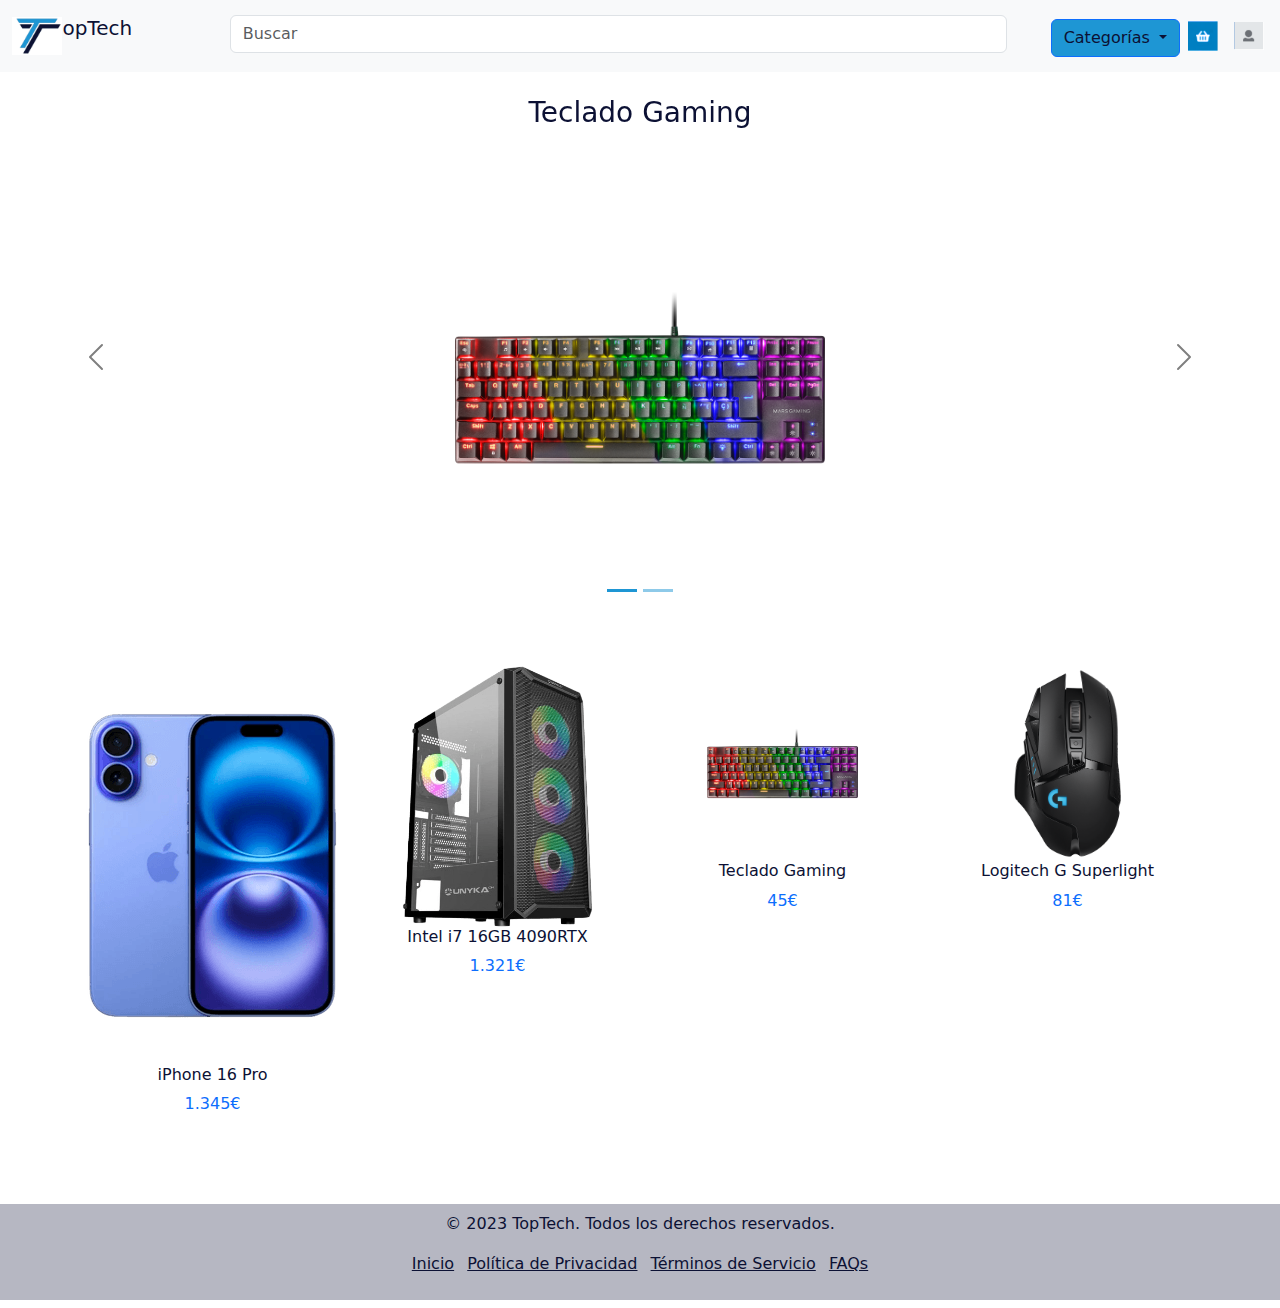
==== movil/index.html @ 8004e91d "footers 2" ====
<!DOCTYPE html>
<html lang="es">

<head>
    <meta charset="UTF-8">
    <meta http-equiv="X-UA-Compatible" content="IE=edge">
    <meta name="viewport" content="width=device-width, initial-scale=1.0">
    <title>Página de Productos</title>
    <link rel="stylesheet" href="../tools/css/bootstrap.min.css">
    <link rel="stylesheet" href="estilos.css">
</head>

<body>
    <nav class="navbar navbar-expand-lg navbar-light bg-light">
        <div class="container-fluid d-flex align-items-center">
            <a class="navbar-brand d-flex align-items-center" href="index.html">
                <img src="../img/logo.png" alt="logo" class="w-25">
                <p>opTech</p>
            </a>
            <form class="d-flex me-3 flex-grow-1 mb-1">
                <input class="form-control me-2" type="search" placeholder="Buscar" aria-label="Buscar">
            </form>
        </div>
        <div class="dropdown mx-2">
            <button class="btn btn-primary dropdown-toggle mt-1" type="button" id="dropdownMenuButton"
                data-bs-toggle="dropdown" aria-expanded="false">
                Categorías
            </button>
            <ul class="dropdown-menu" aria-labelledby="dropdownMenuButton">
                <li><a class="dropdown-item" href="moviles.html">Móviles</a></li>
                <li><a class="dropdown-item" href="#">Portátiles</a></li>
                <li><a class="dropdown-item" href="#">Tablets</a></li>
                <li><a class="dropdown-item" href="#">Periféricos</a></li>
            </ul>
        </div>
        <div class="d-flex align-items-center">
            <a href="#" class="me-3">
                <img src="../img/cesta.png" alt="Carrito" style="width: 30px; height: auto;">
            </a>
            <a href="./login.html" class="me-3">
                <img src="../img/perfil.png" alt="Usuario" style="width: 30px; height: auto;">
            </a>
        </div>
    </nav>

    <div id="carouselExampleIndicators" class="carousel slide mt-4 " data-bs-ride="carousel">
        <div class="carousel-indicators">
            <button type="button" data-bs-target="#carouselExampleIndicators" data-bs-slide-to="0" class="active"
                aria-current="true" aria-label="Slide 1"></button>
            <button type="button" data-bs-target="#carouselExampleIndicators" data-bs-slide-to="1"
                aria-label="Slide 2"></button>
        </div>
        <div class="carousel-inner">
            <div class="carousel-item active h-75">
                <div class="d-flex align-items-center justify-content-center flex-column">
                    <h3>Teclado Gaming</h3>
                    <img src="../img/teclado.png" class="w-50" alt="Teclado Gaming">
                </div>
            </div>
            <div class="carousel-item h-75">
                <div class="d-flex align-items-center justify-content-center flex-column">
                    <h3>Ratón G502</h3>
                    <img src="../img/raton.png" class="w-50" alt="Ratón">
                </div>
            </div>
        </div>

        <button class="carousel-control-prev btn" type="button" data-bs-target="#carouselExampleIndicators"
            data-bs-slide="prev">
            <span class="carousel-control-prev-icon" aria-hidden="true"></span>
            <span class="visually-hidden">Anterior</span>
        </button>

        <button class="carousel-control-next btn" type="button" data-bs-target="#carouselExampleIndicators"
            data-bs-slide="next">
            <span class="carousel-control-next-icon" aria-hidden="true"></span>
            <span class="visually-hidden">Siguiente</span>
        </button>
    </div>

    <div class="container mt-5">
        <div class="row">
            <div class="col-6 col-md-3 text-center mb-4 w-25">
                <a href="./infoProducto.html">
                    <img src="../img/iphone.jpg" class="img-fluid" alt="iPhone 16 Pro">
                </a>
                <h6>iPhone 16 Pro</h6>
                <p class="text-primary">1.345€</p>
            </div>
            <div class="col-6 col-md-3 text-center mb-4 w-25">
                <img src="../img/pc.png" class="img-fluid" alt="PC Intel i7">
                <h6>Intel i7 16GB 4090RTX</h6>
                <p class="text-primary">1.321€</p>
            </div>
            <div class="col-6 col-md-3 text-center mb-4 w-25">
                <img src="../img/teclado.png" class="img-fluid" alt="Teclado Gaming">
                <h6>Teclado Gaming</h6>
                <p class="text-primary">45€</p>
            </div>
            <div class="col-6 col-md-3 text-center mb-4 w-25">
                <img src="../img/raton.png" class="img-fluid" alt="Logitech G Superlight">
                <h6>Logitech G Superlight</h6>
                <p class="text-primary">81€</p>
            </div>
        </div>
    </div>

    <footer class="py-2 my-2 bottom mt-5">
        <div class="container text-center">
            <p>&copy; 2023 TopTech. Todos los derechos reservados.</p>
            <ul class="list-inline">
                <li class="list-inline-item"><a href="#">Inicio</a></li>
                <li class="list-inline-item"><a href="#">Política de Privacidad</a></li>
                <li class="list-inline-item"><a href="#">Términos de Servicio</a></li>
                <li class="list-inline-item"><a href="faqs.html">FAQs</a></li>
            </ul>
        </div>
    </footer>

    <script src="../tools/js/bootstrap.bundle.min.js"></script>
</body>

</html>
---- movil/estilos.css ----
button{
    background-color: #1e96d4 !important;
    color: #0c1134 !important;
}

*{
    color:#0c1134 !important;
}

#login, footer{
    background-color: rgba(12, 17, 52, 0.3);
}
#centro{
    background-color: white;
}

.carousel-control-prev,
.carousel-control-next {
    background-color: transparent !important;
}
.carousel-control-next-icon{
    background-image: url("data:image/svg+xml,%3csvg xmlns='http://www.w3.org/2000/svg' viewBox='0 0 16 16' fill='black'%3e%3cpath d='M4.646 1.646a.5.5 0 0 1 .708 0l6 6a.5.5 0 0 1 0 .708l-6 6a.5.5 0 0 1-.708-.708L10.293 8 4.646 2.354a.5.5 0 0 1 0-.708z'/%3e%3c/svg%3e");
}
.carousel-control-prev-icon {
    background-image: url("data:image/svg+xml,<svg xmlns='http://www.w3.org/2000/svg' viewBox='0 0 16 16' fill='black'><path d='M11.354 1.646a.5.5 0 0 1 0 .708L5.707 8l5.647 5.646a.5.5 0 0 1-.708.708l-6-6a.5.5 0 0 1 0-.708l6-6a.5.5 0 0 1 .708 0z'/></svg>");
}
.card-img-top {
    width: 100%;
    height: 400px;
    object-fit: cover;
}
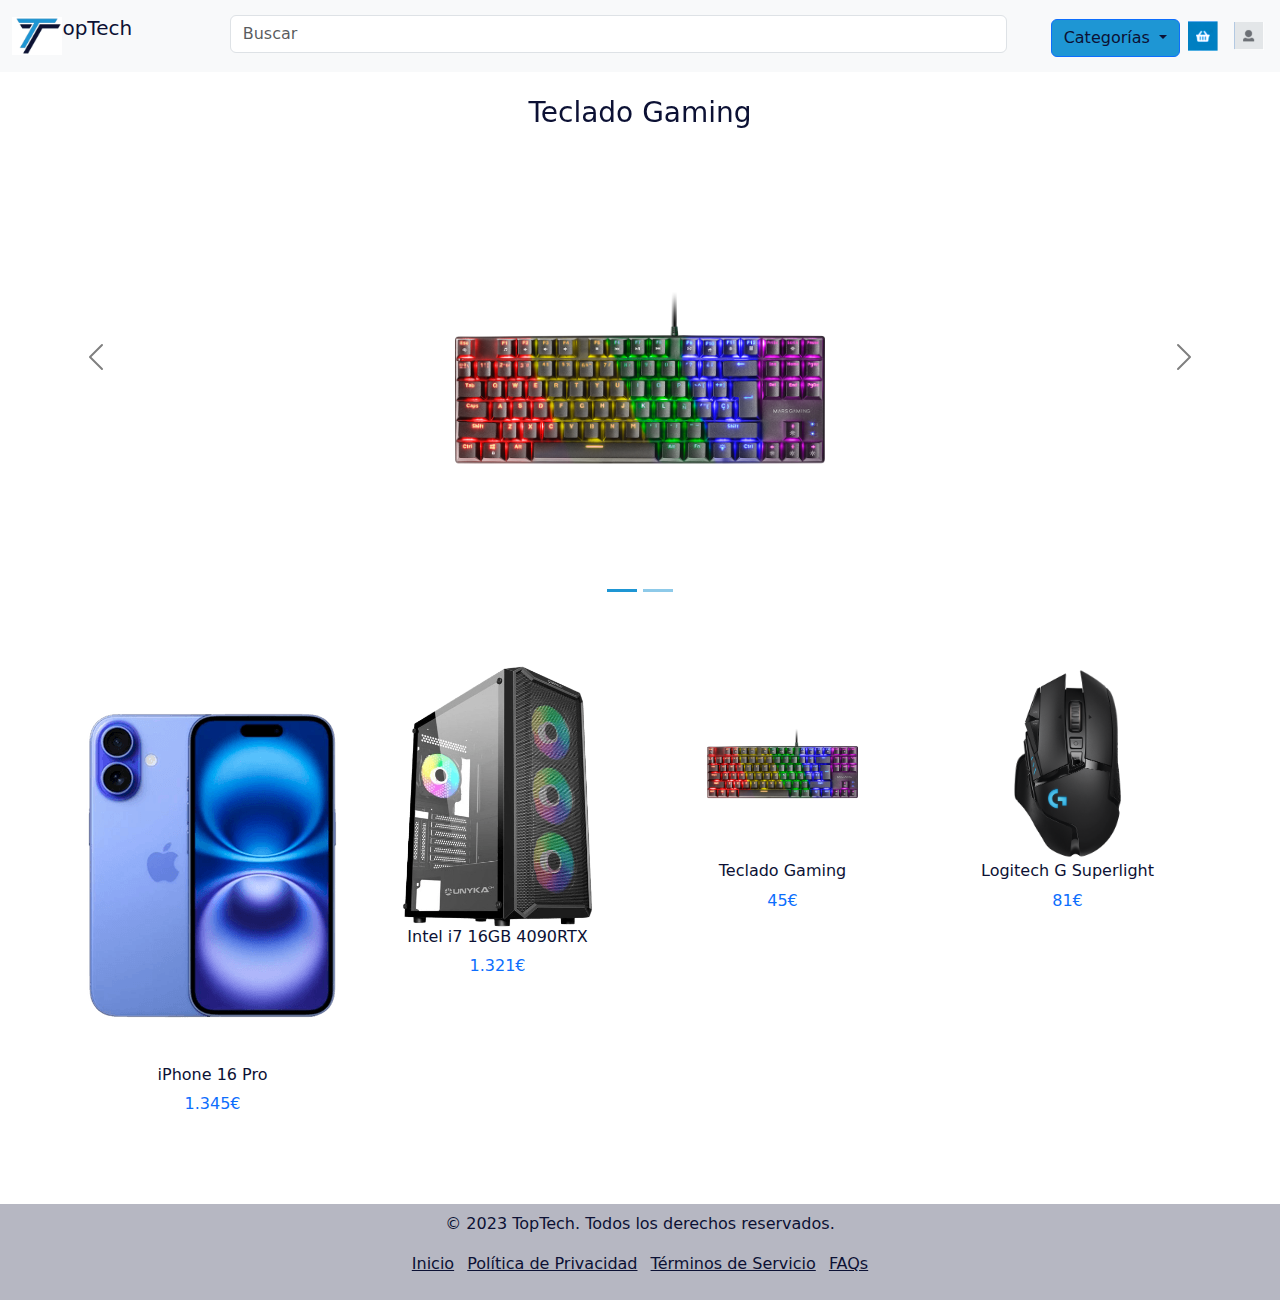
==== commit 46e7b926: "footer" ====
--- a/movil/index.html
+++ b/movil/index.html
@@ -105,7 +105,7 @@
         </div>
     </div>
 
-    <footer class="py-2 my-2 bottom mt-5">
+    <footer class="py-2 my-2 bottom mt-5 mb-0 mx-0">
         <div class="container text-center">
             <p>&copy; 2023 TopTech. Todos los derechos reservados.</p>
             <ul class="list-inline">
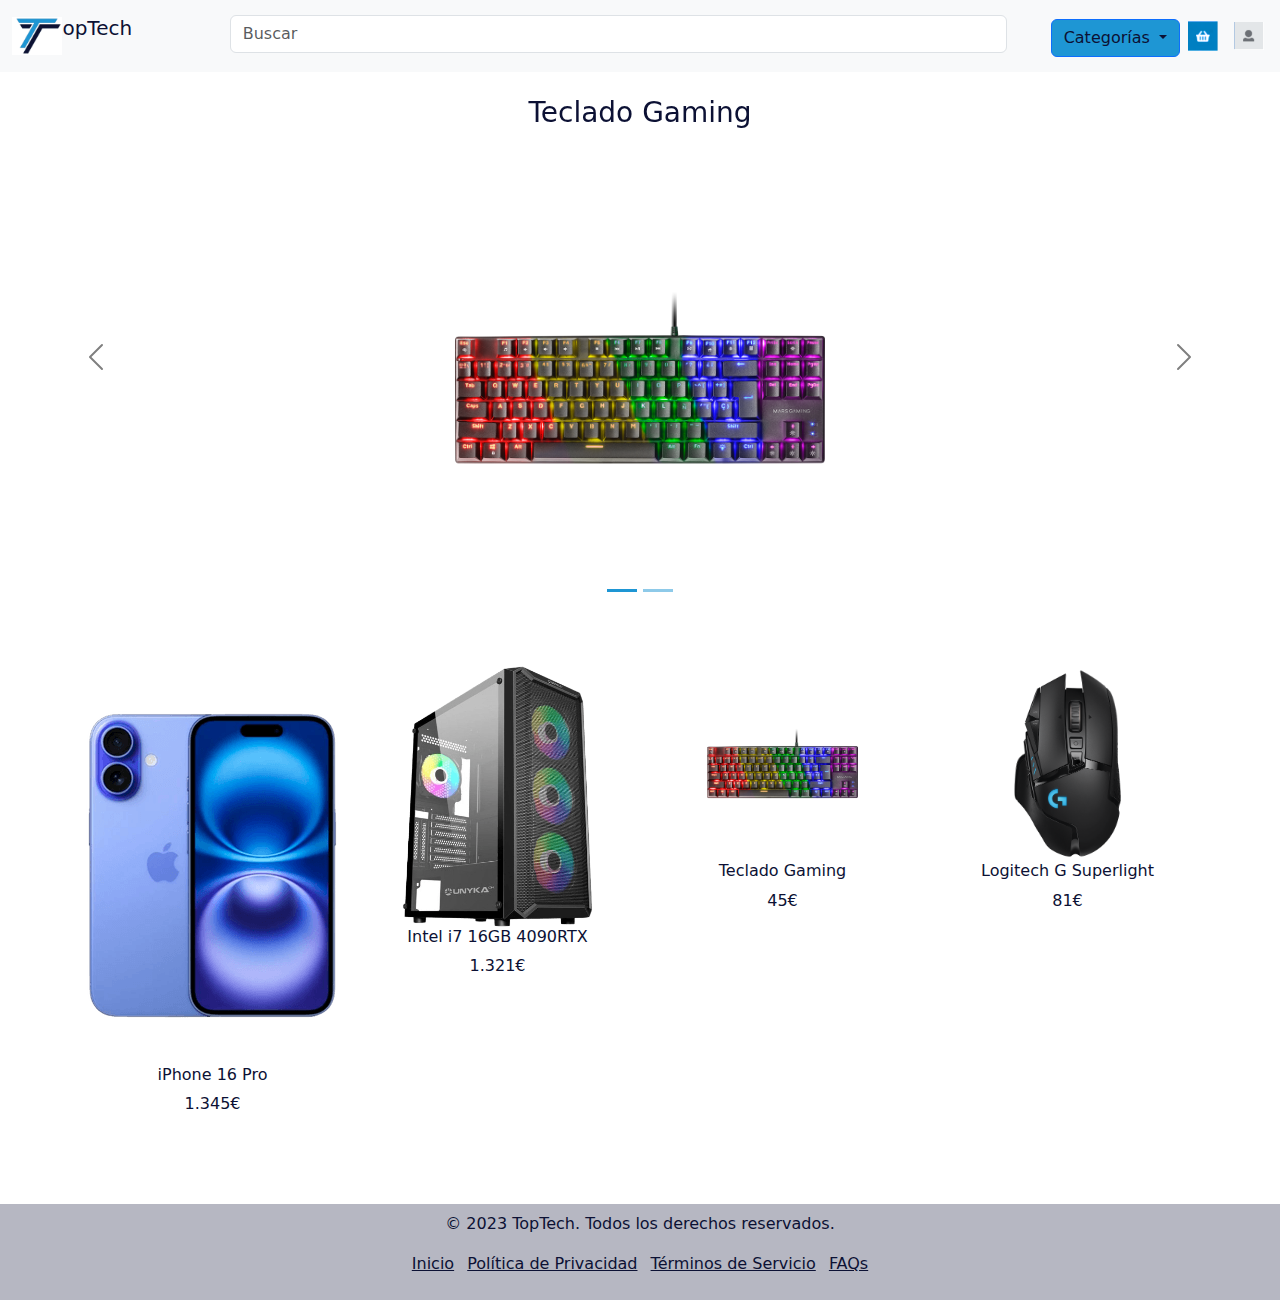
==== commit 35304d26: "textos" ====
--- a/movil/index.html
+++ b/movil/index.html
@@ -85,22 +85,22 @@
                     <img src="../img/iphone.jpg" class="img-fluid" alt="iPhone 16 Pro">
                 </a>
                 <h6>iPhone 16 Pro</h6>
-                <p class="text-primary">1.345€</p>
+                <p>1.345€</p>
             </div>
             <div class="col-6 col-md-3 text-center mb-4 w-25">
                 <img src="../img/pc.png" class="img-fluid" alt="PC Intel i7">
                 <h6>Intel i7 16GB 4090RTX</h6>
-                <p class="text-primary">1.321€</p>
+                <p>1.321€</p>
             </div>
             <div class="col-6 col-md-3 text-center mb-4 w-25">
                 <img src="../img/teclado.png" class="img-fluid" alt="Teclado Gaming">
                 <h6>Teclado Gaming</h6>
-                <p class="text-primary">45€</p>
+                <p>45€</p>
             </div>
             <div class="col-6 col-md-3 text-center mb-4 w-25">
                 <img src="../img/raton.png" class="img-fluid" alt="Logitech G Superlight">
                 <h6>Logitech G Superlight</h6>
-                <p class="text-primary">81€</p>
+                <p>81€</p>
             </div>
         </div>
     </div>
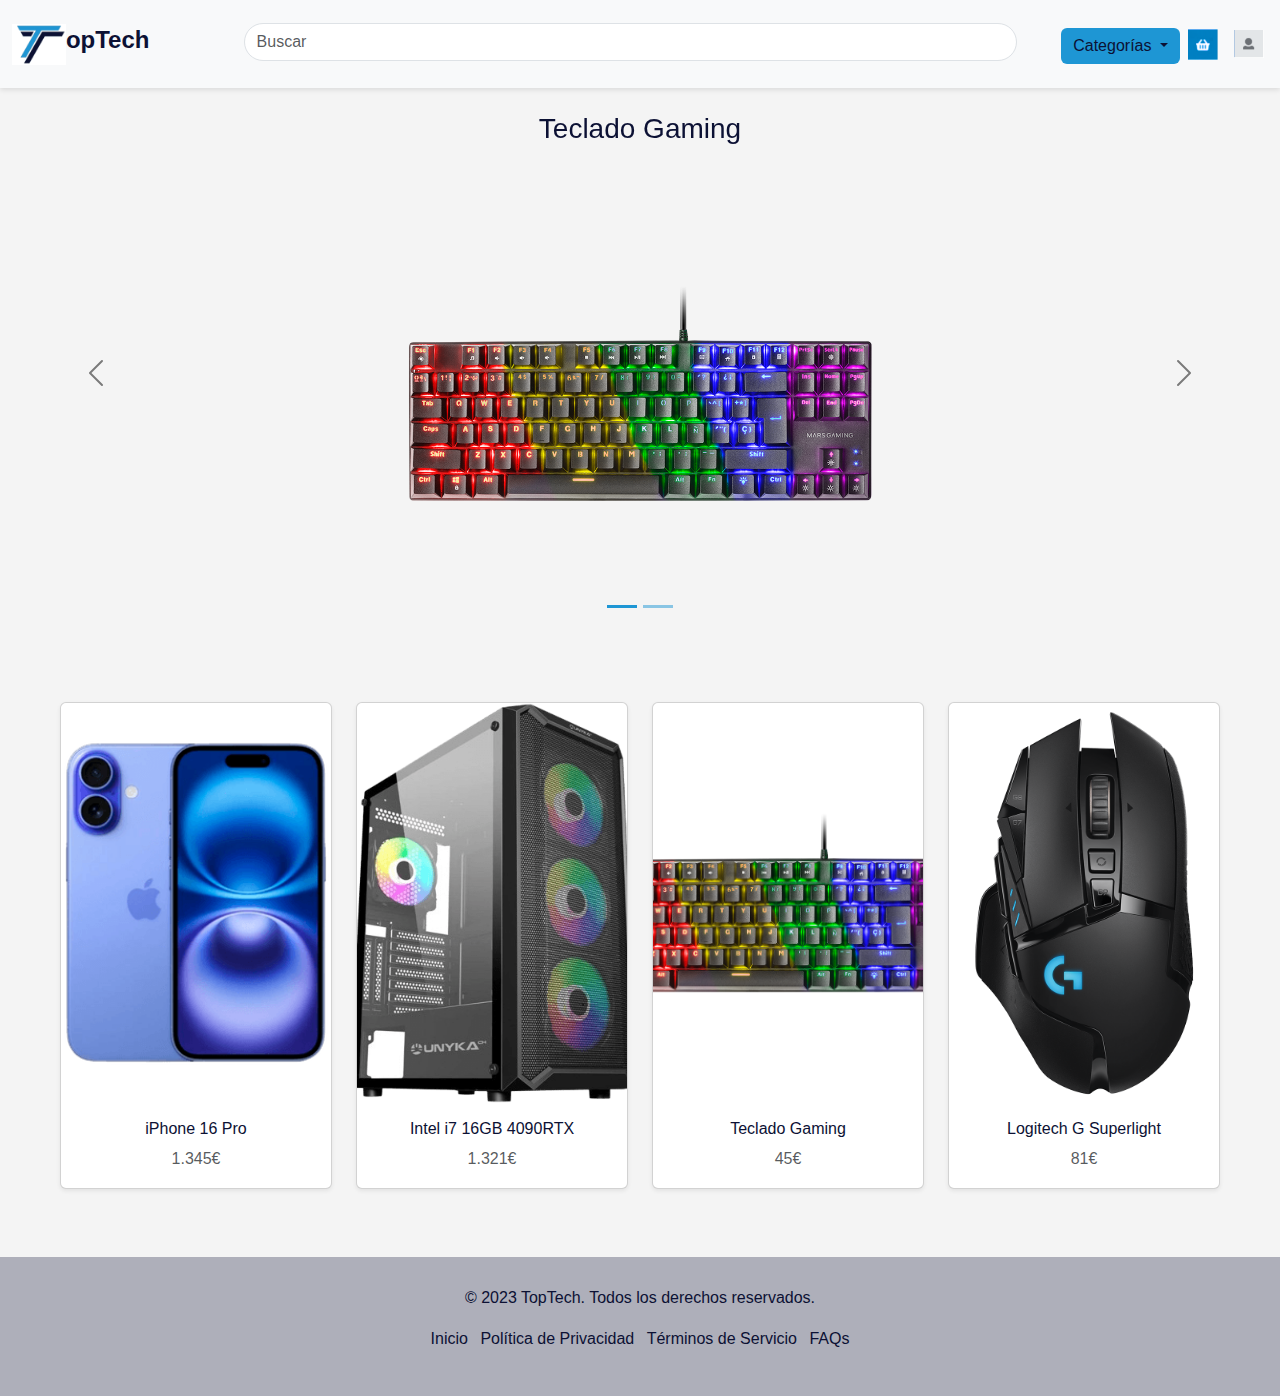
==== commit 03e25869: "retoques" ====
--- a/movil/index.html
+++ b/movil/index.html
@@ -12,10 +12,10 @@
 
 <body>
     <nav class="navbar navbar-expand-lg navbar-light bg-light">
-        <div class="container-fluid d-flex align-items-center">
+        <div class="container-fluid d-flex justify-content-center align-items-center">
             <a class="navbar-brand d-flex align-items-center" href="index.html">
                 <img src="../img/logo.png" alt="logo" class="w-25">
-                <p>opTech</p>
+                <p class="mt-2">opTech</p>
             </a>
             <form class="d-flex me-3 flex-grow-1 mb-1">
                 <input class="form-control me-2" type="search" placeholder="Buscar" aria-label="Buscar">
@@ -43,7 +43,7 @@
         </div>
     </nav>
 
-    <div id="carouselExampleIndicators" class="carousel slide mt-4 " data-bs-ride="carousel">
+    <div id="carouselExampleIndicators" class="carousel slide mt-4" data-bs-ride="carousel">
         <div class="carousel-indicators">
             <button type="button" data-bs-target="#carouselExampleIndicators" data-bs-slide-to="0" class="active"
                 aria-current="true" aria-label="Slide 1"></button>
@@ -64,13 +64,13 @@
                 </div>
             </div>
         </div>
-
+    
         <button class="carousel-control-prev btn" type="button" data-bs-target="#carouselExampleIndicators"
             data-bs-slide="prev">
             <span class="carousel-control-prev-icon" aria-hidden="true"></span>
             <span class="visually-hidden">Anterior</span>
         </button>
-
+    
         <button class="carousel-control-next btn" type="button" data-bs-target="#carouselExampleIndicators"
             data-bs-slide="next">
             <span class="carousel-control-next-icon" aria-hidden="true"></span>
@@ -79,31 +79,47 @@
     </div>
 
     <div class="container mt-5">
-        <div class="row">
-            <div class="col-6 col-md-3 text-center mb-4 w-25">
-                <a href="./infoProducto.html">
-                    <img src="../img/iphone.jpg" class="img-fluid" alt="iPhone 16 Pro">
-                </a>
-                <h6>iPhone 16 Pro</h6>
-                <p>1.345€</p>
+        <div class="row row-cols-1 row-cols-sm-2 row-cols-md-4 g-4">
+            <div class="col text-center">
+                <div class="card shadow-sm h-100">
+                    <a href="./infoProducto.html">
+                        <img src="../img/iphone.jpg" class="card-img-top" alt="iPhone 16 Pro">
+                    </a>
+                    <div class="card-body">
+                        <h6 class="card-title">iPhone 16 Pro</h6>
+                        <p class="card-text text-muted">1.345€</p>
+                    </div>
+                </div>
             </div>
-            <div class="col-6 col-md-3 text-center mb-4 w-25">
-                <img src="../img/pc.png" class="img-fluid" alt="PC Intel i7">
-                <h6>Intel i7 16GB 4090RTX</h6>
-                <p>1.321€</p>
+            <div class="col text-center">
+                <div class="card shadow-sm h-100">
+                    <img src="../img/pc.png" class="card-img-top" alt="PC Intel i7">
+                    <div class="card-body">
+                        <h6 class="card-title">Intel i7 16GB 4090RTX</h6>
+                        <p class="card-text text-muted">1.321€</p>
+                    </div>
+                </div>
             </div>
-            <div class="col-6 col-md-3 text-center mb-4 w-25">
-                <img src="../img/teclado.png" class="img-fluid" alt="Teclado Gaming">
-                <h6>Teclado Gaming</h6>
-                <p>45€</p>
+            <div class="col text-center">
+                <div class="card shadow-sm h-100">
+                    <img src="../img/teclado.png" class="card-img-top" alt="Teclado Gaming">
+                    <div class="card-body">
+                        <h6 class="card-title">Teclado Gaming</h6>
+                        <p class="card-text text-muted">45€</p>
+                    </div>
+                </div>
             </div>
-            <div class="col-6 col-md-3 text-center mb-4 w-25">
-                <img src="../img/raton.png" class="img-fluid" alt="Logitech G Superlight">
-                <h6>Logitech G Superlight</h6>
-                <p>81€</p>
+            <div class="col text-center">
+                <div class="card shadow-sm h-100">
+                    <img src="../img/raton.png" class="card-img-top" alt="Logitech G Superlight">
+                    <div class="card-body">
+                        <h6 class="card-title">Logitech G Superlight</h6>
+                        <p class="card-text text-muted">81€</p>
+                    </div>
+                </div>
             </div>
         </div>
-    </div>
+    </div> 
 
     <footer class="py-2 my-2 bottom mt-5 mb-0 mx-0">
         <div class="container text-center">
--- a/movil/estilos.css
+++ b/movil/estilos.css
@@ -1,31 +1,117 @@
-button{
+* {
+    color: #0c1134 !important;
+}
+
+body {
+    background-color: #f4f4f4;
+    color: #333;
+    font-family: 'Arial', sans-serif;
+    line-height: 1.6;
+}
+
+.container {
+    max-width: 1200px;
+    margin: 0 auto;
+    padding: 20px;
+}
+
+header {
+    background-color: #007bff;
+    padding: 10px 0;
+}
+
+.navbar {
+    background-color: #f8f9fa;
+    box-shadow: 0 2px 5px rgba(0, 0, 0, 0.1);
+}
+
+.navbar-brand p {
+    color: white;
+    font-size: 1.5rem;
+    font-weight: bold;
+}
+
+.navbar .form-control {
+    border-radius: 20px;
+}
+
+.dropdown-menu {
+    border-radius: 10px;
+}
+
+button {
     background-color: #1e96d4 !important;
     color: #0c1134 !important;
 }
 
-*{
-    color:#0c1134 !important;
+.btn-primary {
+    background-color: #007bff;
+    border: none;
 }
 
-#login, footer{
+.btn-primary:hover {
+    background-color: #0056b3;
+}
+
+a {
+    color: #007bff;
+    text-decoration: none;
+}
+
+a:hover {
+    text-decoration: underline;
+}
+
+#login, footer {
     background-color: rgba(12, 17, 52, 0.3);
 }
-#centro{
+
+#centro {
     background-color: white;
+}
+
+.carousel-item {
+    height: 400px;
+    position: relative;
+}
+
+.carousel-item img {
+    height: 100%;
+    object-fit: cover;
+    width: 100%;
+}
+
+.carousel-caption {
+    background-color: rgba(0, 0, 0, 0.5);
+    border-radius: 5px;
+    color: white;
+    padding: 10px;
 }
 
 .carousel-control-prev,
 .carousel-control-next {
     background-color: transparent !important;
 }
-.carousel-control-next-icon{
+
+.carousel-control-next-icon {
     background-image: url("data:image/svg+xml,%3csvg xmlns='http://www.w3.org/2000/svg' viewBox='0 0 16 16' fill='black'%3e%3cpath d='M4.646 1.646a.5.5 0 0 1 .708 0l6 6a.5.5 0 0 1 0 .708l-6 6a.5.5 0 0 1-.708-.708L10.293 8 4.646 2.354a.5.5 0 0 1 0-.708z'/%3e%3c/svg%3e");
 }
+
 .carousel-control-prev-icon {
     background-image: url("data:image/svg+xml,<svg xmlns='http://www.w3.org/2000/svg' viewBox='0 0 16 16' fill='black'><path d='M11.354 1.646a.5.5 0 0 1 0 .708L5.707 8l5.647 5.646a.5.5 0 0 1-.708.708l-6-6a.5.5 0 0 1 0-.708l6-6a.5.5 0 0 1 .708 0z'/></svg>");
 }
+
 .card-img-top {
-    width: 100%;
     height: 400px;
     object-fit: cover;
+    width: 100%;
 }
+
+
+footer a {
+    color: #007bff;
+}
+
+footer a:hover {
+    text-decoration: underline;
+}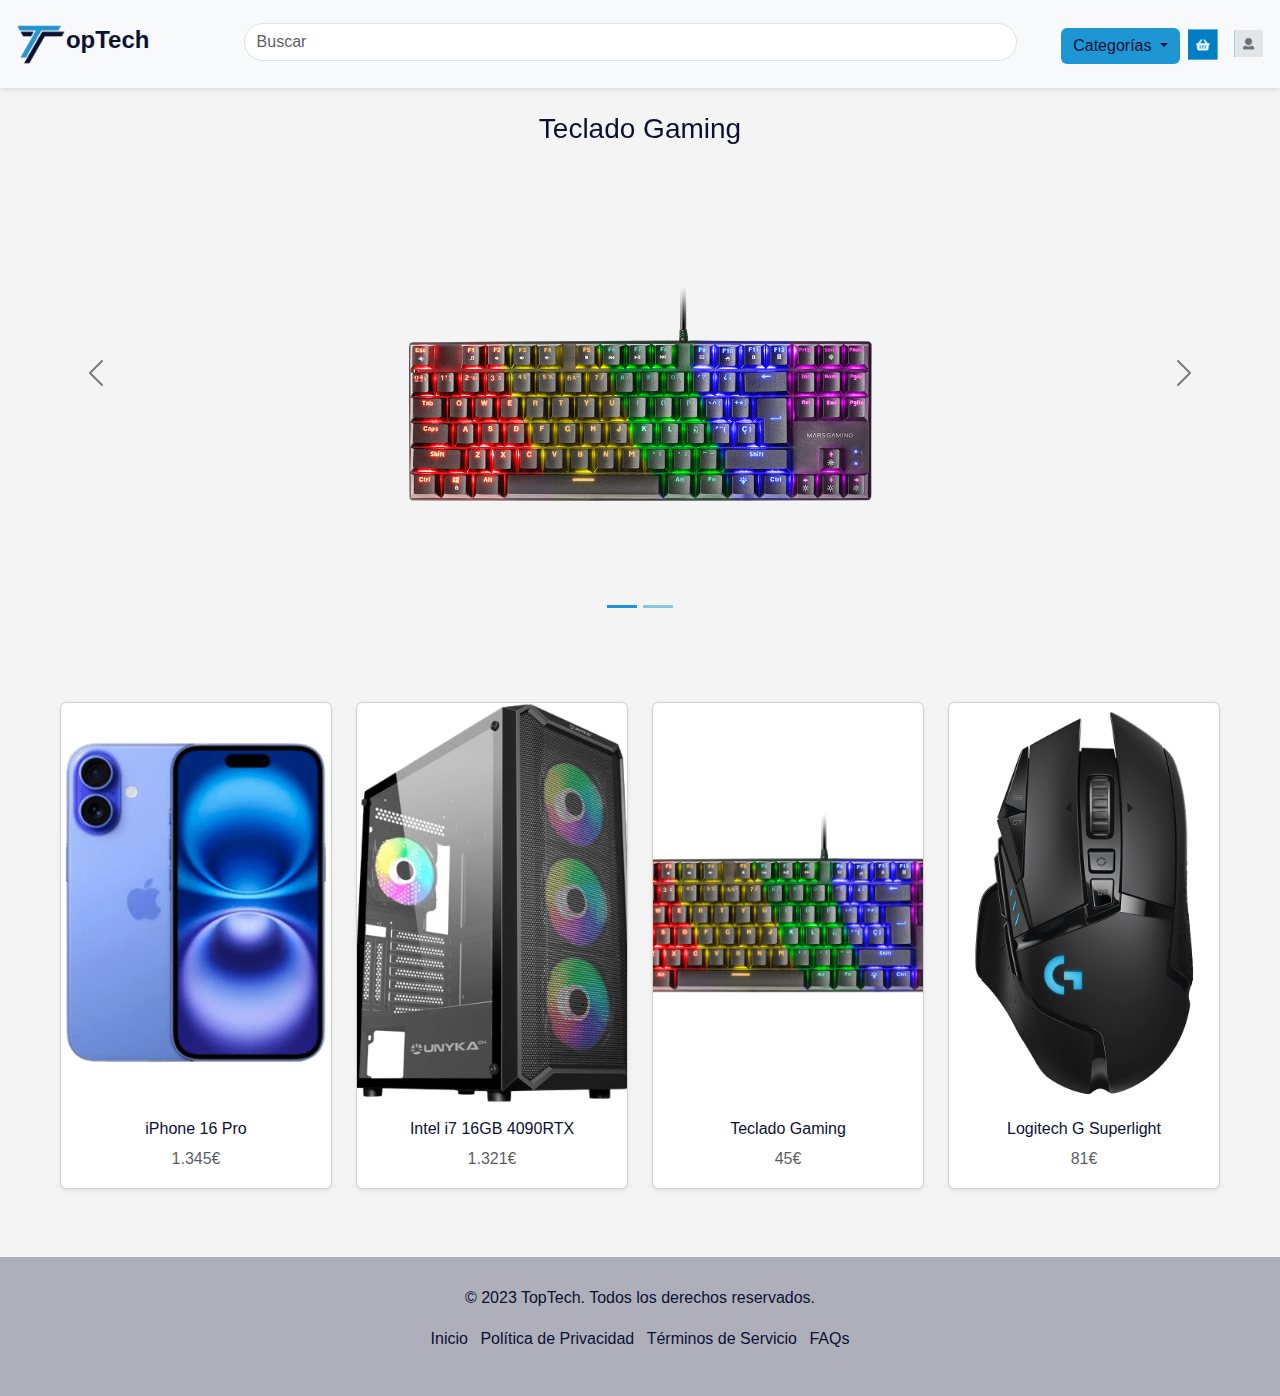
==== commit 052a208e: "Merge branch 'developer' of https://github.com/avaquerolarioja2004/DIW_Boostrap into developer" ====
--- a/movil/index.html
+++ b/movil/index.html
@@ -78,7 +78,7 @@
         </button>
     </div>
 
-    <div class="container mt-5">
+    <div class="container mt-5 mobile">
         <div class="row row-cols-1 row-cols-sm-2 row-cols-md-4 g-4">
             <div class="col text-center">
                 <div class="card shadow-sm h-100">
--- a/movil/estilos.css
+++ b/movil/estilos.css
@@ -101,7 +101,7 @@
     background-image: url("data:image/svg+xml,<svg xmlns='http://www.w3.org/2000/svg' viewBox='0 0 16 16' fill='black'><path d='M11.354 1.646a.5.5 0 0 1 0 .708L5.707 8l5.647 5.646a.5.5 0 0 1-.708.708l-6-6a.5.5 0 0 1 0-.708l6-6a.5.5 0 0 1 .708 0z'/></svg>");
 }
 
-.card-img-top {
+.mobile .card-img-top {
     height: 400px;
     object-fit: cover;
     width: 100%;
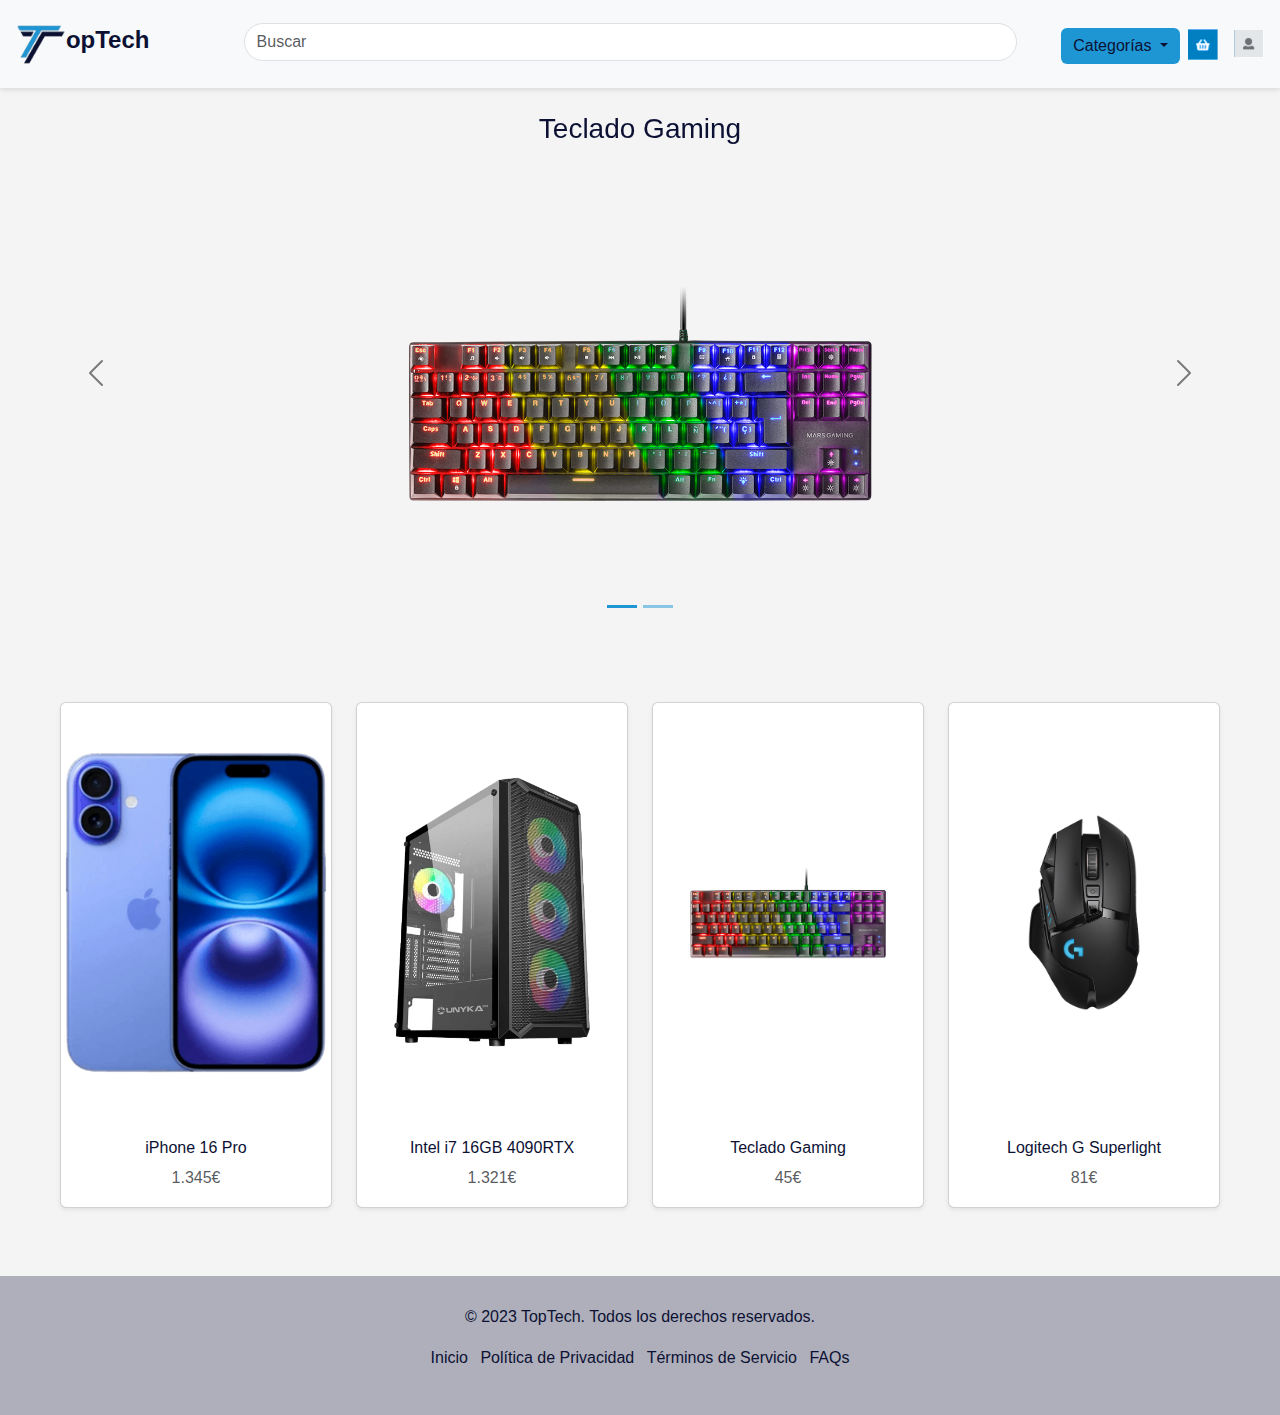
==== commit c1547b5a: "Merge branch 'developer' of https://github.com/avaquerolarioja2004/DIW_Boostrap into developer" ====
--- a/movil/index.html
+++ b/movil/index.html
@@ -83,7 +83,7 @@
             <div class="col text-center">
                 <div class="card shadow-sm h-100">
                     <a href="./infoProducto.html">
-                        <img src="../img/iphone.jpg" class="card-img-top" alt="iPhone 16 Pro">
+                        <img src="../img/iphone.jpg" class="card-img-top w-100 h-100" alt="iPhone 16 Pro">
                     </a>
                     <div class="card-body">
                         <h6 class="card-title">iPhone 16 Pro</h6>
@@ -93,7 +93,7 @@
             </div>
             <div class="col text-center">
                 <div class="card shadow-sm h-100">
-                    <img src="../img/pc.png" class="card-img-top" alt="PC Intel i7">
+                    <img src="../img/pc.png" class="card-img-top h-100" alt="PC Intel i7">
                     <div class="card-body">
                         <h6 class="card-title">Intel i7 16GB 4090RTX</h6>
                         <p class="card-text text-muted">1.321€</p>
@@ -102,7 +102,7 @@
             </div>
             <div class="col text-center">
                 <div class="card shadow-sm h-100">
-                    <img src="../img/teclado.png" class="card-img-top" alt="Teclado Gaming">
+                    <img src="../img/teclado.png" class="card-img-top w-100 h-100" alt="Teclado Gaming">
                     <div class="card-body">
                         <h6 class="card-title">Teclado Gaming</h6>
                         <p class="card-text text-muted">45€</p>
@@ -111,7 +111,7 @@
             </div>
             <div class="col text-center">
                 <div class="card shadow-sm h-100">
-                    <img src="../img/raton.png" class="card-img-top" alt="Logitech G Superlight">
+                    <img src="../img/raton.png" class="card-img-top w-100 h-100" alt="Logitech G Superlight">
                     <div class="card-body">
                         <h6 class="card-title">Logitech G Superlight</h6>
                         <p class="card-text text-muted">81€</p>
@@ -119,15 +119,15 @@
                 </div>
             </div>
         </div>
-    </div> 
+    </div>
 
     <footer class="py-2 my-2 bottom mt-5 mb-0 mx-0">
         <div class="container text-center">
             <p>&copy; 2023 TopTech. Todos los derechos reservados.</p>
             <ul class="list-inline">
                 <li class="list-inline-item"><a href="#">Inicio</a></li>
-                <li class="list-inline-item"><a href="#">Política de Privacidad</a></li>
-                <li class="list-inline-item"><a href="#">Términos de Servicio</a></li>
+                <li class="list-inline-item"><a href="politicaDePrivacidad.html">Política de Privacidad</a></li>
+                <li class="list-inline-item"><a href="terminos.html">Términos de Servicio</a></li>
                 <li class="list-inline-item"><a href="faqs.html">FAQs</a></li>
             </ul>
         </div>
--- a/movil/estilos.css
+++ b/movil/estilos.css
@@ -16,7 +16,7 @@
 }
 
 header {
-    background-color: #007bff;
+    background-color: #1e96d4;
     padding: 10px 0;
 }
 
@@ -45,16 +45,16 @@
 }
 
 .btn-primary {
-    background-color: #007bff;
+    background-color: #1e96d4;
     border: none;
 }
 
 .btn-primary:hover {
-    background-color: #0056b3;
+    background-color: #1e96d4;
 }
 
 a {
-    color: #007bff;
+    color: #1e96d4;
     text-decoration: none;
 }
 
@@ -62,7 +62,7 @@
     text-decoration: underline;
 }
 
-#login, footer {
+#register,#login, footer {
     background-color: rgba(12, 17, 52, 0.3);
 }
 
@@ -101,15 +101,17 @@
     background-image: url("data:image/svg+xml,<svg xmlns='http://www.w3.org/2000/svg' viewBox='0 0 16 16' fill='black'><path d='M11.354 1.646a.5.5 0 0 1 0 .708L5.707 8l5.647 5.646a.5.5 0 0 1-.708.708l-6-6a.5.5 0 0 1 0-.708l6-6a.5.5 0 0 1 .708 0z'/></svg>");
 }
 
+
 .mobile .card-img-top {
-    height: 400px;
-    object-fit: cover;
+    object-fit: contain; 
     width: 100%;
 }
 
 
+
+
 footer a {
-    color: #007bff;
+    color: #1e96d4;
 }
 
 footer a:hover {
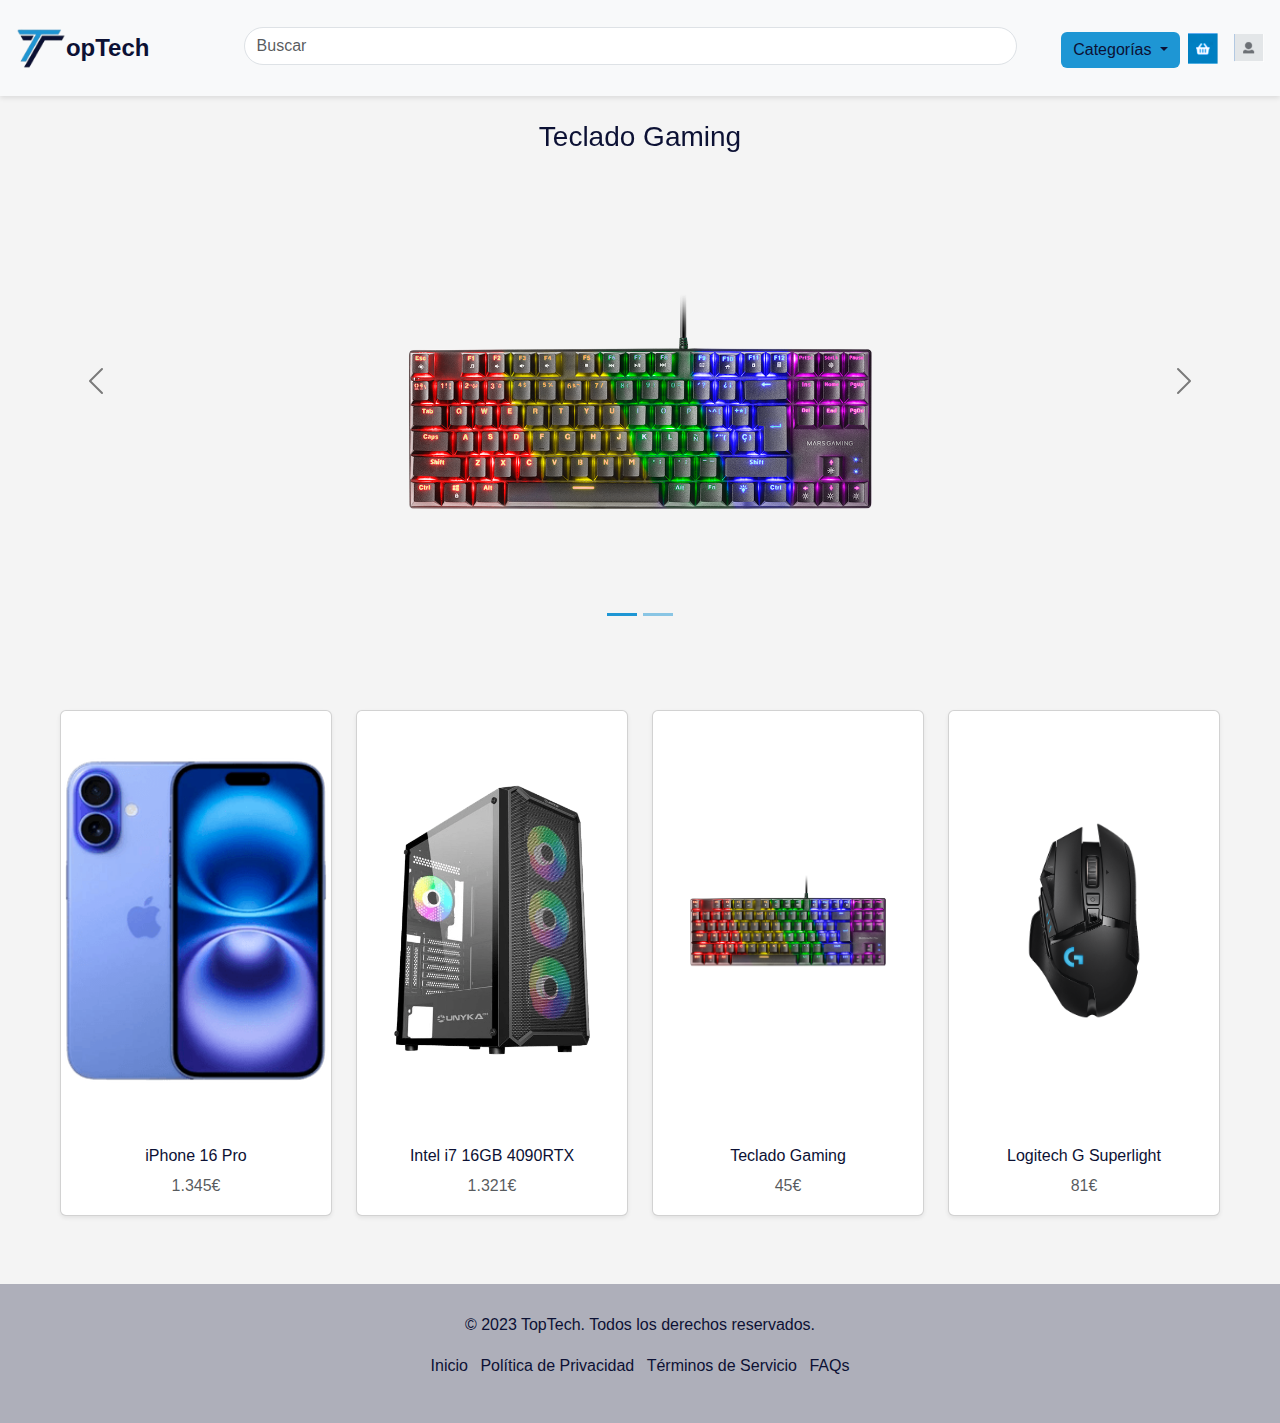
==== commit 4b226c85: "ultimos retoques" ====
--- a/movil/index.html
+++ b/movil/index.html
@@ -15,7 +15,7 @@
         <div class="container-fluid d-flex justify-content-center align-items-center">
             <a class="navbar-brand d-flex align-items-center" href="index.html">
                 <img src="../img/logo.png" alt="logo" class="w-25">
-                <p class="mt-2">opTech</p>
+                <p class="mt-3">opTech</p>
             </a>
             <form class="d-flex me-3 flex-grow-1 mb-1">
                 <input class="form-control me-2" type="search" placeholder="Buscar" aria-label="Buscar">
--- a/movil/estilos.css
+++ b/movil/estilos.css
@@ -106,7 +106,15 @@
     object-fit: contain; 
     width: 100%;
 }
+.card {
+    display: flex;
+    flex-direction: column;
+    height: 100%; /* Asegúrate de que el card ocupe toda la altura disponible */
+}
 
+.card-body {
+    margin-top: auto; /* Esto empuja el card-body hacia abajo */
+}
 
 
 
